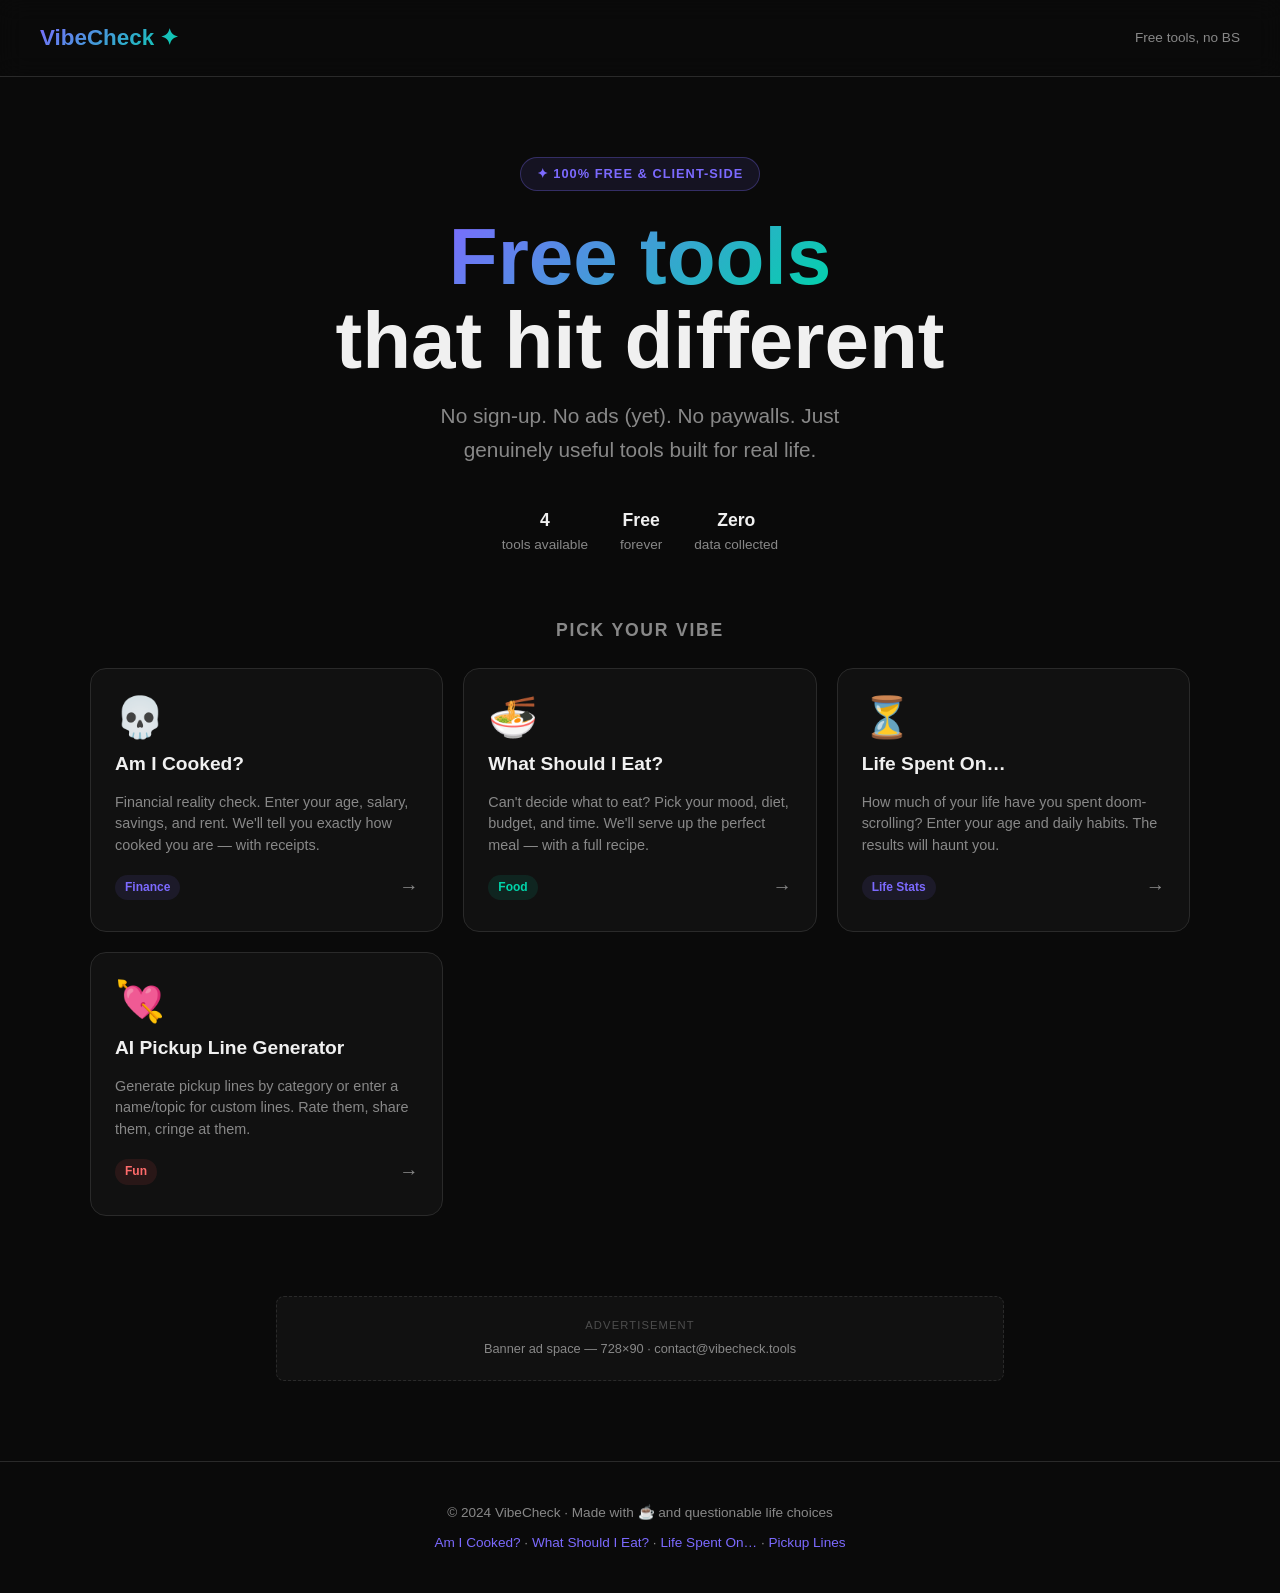
==== index.html @ 4facf66e "feat: viral tools site - am i cooked, what should i eat, life spent calculator, pickup line generato" ====
<!DOCTYPE html>
<html lang="en">
<head>
  <meta charset="UTF-8">
  <meta name="viewport" content="width=device-width, initial-scale=1.0">
  <title>VibeCheck — Free Tools That Hit Different</title>
  <meta name="description" content="Free viral tools: financial reality checks, meal pickers, life calculators, and more. No sign up. No BS.">
  <link rel="stylesheet" href="style.css">
  <style>
    /* Homepage-specific */
    .hero {
      padding: 80px 24px 60px;
      text-align: center;
    }
    .hero-eyebrow {
      display: inline-flex;
      align-items: center;
      gap: 6px;
      background: rgba(124,106,255,0.1);
      border: 1px solid rgba(124,106,255,0.3);
      border-radius: 999px;
      padding: 6px 16px;
      font-size: 0.8rem;
      font-weight: 600;
      color: var(--accent);
      text-transform: uppercase;
      letter-spacing: 0.08em;
      margin-bottom: 24px;
    }
    .hero h1 {
      font-size: clamp(2.8rem, 7vw, 5rem);
      font-weight: 900;
      line-height: 1.05;
      margin-bottom: 16px;
    }
    .hero-sub {
      font-size: clamp(1rem, 2.5vw, 1.3rem);
      color: var(--text-muted);
      max-width: 480px;
      margin: 0 auto 40px;
    }
    .hero-stats {
      display: flex;
      align-items: center;
      justify-content: center;
      gap: 32px;
      flex-wrap: wrap;
      color: var(--text-muted);
      font-size: 0.85rem;
    }
    .hero-stat strong { color: var(--text); font-size: 1.1rem; display: block; }

    /* Tool grid */
    .tools-section {
      padding: 0 24px 80px;
    }
    .section-title {
      font-size: 1.1rem;
      font-weight: 600;
      color: var(--text-muted);
      text-transform: uppercase;
      letter-spacing: 0.1em;
      margin-bottom: 24px;
      text-align: center;
    }
    .tools-grid {
      display: grid;
      grid-template-columns: repeat(auto-fill, minmax(280px, 1fr));
      gap: 20px;
      max-width: 1100px;
      margin: 0 auto;
    }
    .tool-card {
      background: var(--bg2);
      border: 1px solid var(--border);
      border-radius: var(--radius);
      padding: 28px 24px;
      text-decoration: none;
      color: var(--text);
      display: flex;
      flex-direction: column;
      gap: 12px;
      transition: all 0.25s;
      position: relative;
      overflow: hidden;
    }
    .tool-card::before {
      content: '';
      position: absolute;
      top: 0; left: 0; right: 0;
      height: 2px;
      background: linear-gradient(90deg, var(--accent), var(--accent2));
      opacity: 0;
      transition: opacity 0.25s;
    }
    .tool-card:hover {
      border-color: rgba(124,106,255,0.4);
      box-shadow: 0 8px 32px rgba(0,0,0,0.4), 0 0 0 0;
      transform: translateY(-4px);
    }
    .tool-card:hover::before { opacity: 1; }
    .tool-emoji {
      font-size: 2.5rem;
      line-height: 1;
    }
    .tool-name {
      font-size: 1.2rem;
      font-weight: 700;
    }
    .tool-desc {
      color: var(--text-muted);
      font-size: 0.9rem;
      line-height: 1.5;
      flex: 1;
    }
    .tool-cta {
      display: flex;
      align-items: center;
      justify-content: space-between;
      margin-top: 4px;
    }
    .tool-tag {
      font-size: 0.75rem;
      color: var(--accent);
      font-weight: 600;
      background: rgba(124,106,255,0.1);
      padding: 3px 10px;
      border-radius: 999px;
    }
    .tool-arrow {
      color: var(--text-muted);
      font-size: 1.2rem;
      transition: transform 0.2s, color 0.2s;
    }
    .tool-card:hover .tool-arrow {
      transform: translateX(4px);
      color: var(--accent);
    }

    /* Ad placeholder */
    .ad-banner {
      max-width: 728px;
      margin: 0 auto 40px;
      background: var(--bg2);
      border: 1px dashed var(--border);
      border-radius: var(--radius-sm);
      padding: 20px;
      text-align: center;
      color: var(--text-muted);
      font-size: 0.8rem;
    }
    .ad-banner span {
      display: block;
      font-size: 0.7rem;
      text-transform: uppercase;
      letter-spacing: 0.1em;
      opacity: 0.5;
      margin-bottom: 4px;
    }

    @media (max-width: 600px) {
      .hero { padding: 60px 20px 40px; }
      .hero-stats { gap: 20px; }
    }
  </style>
</head>
<body>

<nav class="nav">
  <a href="/" class="nav-logo">VibeCheck ✦</a>
  <span style="color:var(--text-muted);font-size:0.85rem;">Free tools, no BS</span>
</nav>

<section class="hero">
  <div class="hero-eyebrow">✦ 100% Free &amp; Client-Side</div>
  <h1>
    <span class="gradient-text">Free tools</span><br>
    that hit different
  </h1>
  <p class="hero-sub">No sign-up. No ads (yet). No paywalls. Just genuinely useful tools built for real life.</p>
  <div class="hero-stats">
    <div class="hero-stat">
      <strong>4</strong>
      tools available
    </div>
    <div class="hero-stat">
      <strong>Free</strong>
      forever
    </div>
    <div class="hero-stat">
      <strong>Zero</strong>
      data collected
    </div>
  </div>
</section>

<section class="tools-section">
  <p class="section-title">Pick your vibe</p>
  <div class="tools-grid">

    <a href="am-i-cooked/" class="tool-card">
      <div class="tool-emoji">💀</div>
      <div class="tool-name">Am I Cooked?</div>
      <div class="tool-desc">
        Financial reality check. Enter your age, salary, savings, and rent.
        We'll tell you exactly how cooked you are — with receipts.
      </div>
      <div class="tool-cta">
        <span class="tool-tag">Finance</span>
        <span class="tool-arrow">→</span>
      </div>
    </a>

    <a href="what-should-i-eat/" class="tool-card">
      <div class="tool-emoji">🍜</div>
      <div class="tool-name">What Should I Eat?</div>
      <div class="tool-desc">
        Can't decide what to eat? Pick your mood, diet, budget, and time.
        We'll serve up the perfect meal — with a full recipe.
      </div>
      <div class="tool-cta">
        <span class="tool-tag" style="background:rgba(0,212,170,0.1);color:var(--accent2)">Food</span>
        <span class="tool-arrow">→</span>
      </div>
    </a>

    <a href="life-spent/" class="tool-card">
      <div class="tool-emoji">⏳</div>
      <div class="tool-name">Life Spent On…</div>
      <div class="tool-desc">
        How much of your life have you spent doom-scrolling? Enter your age
        and daily habits. The results will haunt you.
      </div>
      <div class="tool-cta">
        <span class="tool-tag">Life Stats</span>
        <span class="tool-arrow">→</span>
      </div>
    </a>

    <a href="pickup-lines/" class="tool-card">
      <div class="tool-emoji">💘</div>
      <div class="tool-name">AI Pickup Line Generator</div>
      <div class="tool-desc">
        Generate pickup lines by category or enter a name/topic for custom lines.
        Rate them, share them, cringe at them.
      </div>
      <div class="tool-cta">
        <span class="tool-tag" style="background:rgba(255,77,77,0.1);color:#ff6b6b">Fun</span>
        <span class="tool-arrow">→</span>
      </div>
    </a>

  </div>
</section>

<div class="container">
  <div class="ad-banner">
    <span>Advertisement</span>
    Banner ad space — 728×90 · contact@vibecheck.tools
  </div>
</div>

<footer class="footer">
  <div class="container">
    <p>© 2024 VibeCheck · Made with ☕ and questionable life choices</p>
    <p class="mt-8">
      <a href="am-i-cooked/">Am I Cooked?</a> ·
      <a href="what-should-i-eat/">What Should I Eat?</a> ·
      <a href="life-spent/">Life Spent On…</a> ·
      <a href="pickup-lines/">Pickup Lines</a>
    </p>
  </div>
</footer>

</body>
</html>
---- style.css ----
/* ============================================
   VibeCheck — Shared Styles
   Dark theme, Gen Z aesthetic
============================================ */

*, *::before, *::after {
  box-sizing: border-box;
  margin: 0;
  padding: 0;
}

:root {
  --bg: #0a0a0a;
  --bg2: #111111;
  --bg3: #1a1a1a;
  --border: #2a2a2a;
  --text: #f0f0f0;
  --text-muted: #888;
  --accent: #7c6aff;
  --accent2: #00d4aa;
  --accent-glow: rgba(124, 106, 255, 0.3);
  --danger: #ff4d4d;
  --warning: #ffaa00;
  --success: #00d4aa;
  --radius: 16px;
  --radius-sm: 8px;
  --shadow: 0 4px 24px rgba(0,0,0,0.4);
  --shadow-glow: 0 0 40px rgba(124, 106, 255, 0.15);
  --font: 'Inter', -apple-system, BlinkMacSystemFont, 'Segoe UI', sans-serif;
}

html { scroll-behavior: smooth; }

body {
  font-family: var(--font);
  background: var(--bg);
  color: var(--text);
  min-height: 100vh;
  line-height: 1.6;
  -webkit-font-smoothing: antialiased;
}

/* ---- Typography ---- */
h1, h2, h3, h4 { line-height: 1.2; font-weight: 700; }

.gradient-text {
  background: linear-gradient(135deg, var(--accent), var(--accent2));
  -webkit-background-clip: text;
  -webkit-text-fill-color: transparent;
  background-clip: text;
}

/* ---- Nav ---- */
.nav {
  display: flex;
  align-items: center;
  justify-content: space-between;
  padding: 20px 40px;
  border-bottom: 1px solid var(--border);
  background: rgba(10,10,10,0.9);
  backdrop-filter: blur(12px);
  position: sticky;
  top: 0;
  z-index: 100;
}

.nav-logo {
  font-size: 1.4rem;
  font-weight: 800;
  text-decoration: none;
  background: linear-gradient(135deg, var(--accent), var(--accent2));
  -webkit-background-clip: text;
  -webkit-text-fill-color: transparent;
  background-clip: text;
}

.nav-back {
  color: var(--text-muted);
  text-decoration: none;
  font-size: 0.9rem;
  display: flex;
  align-items: center;
  gap: 6px;
  transition: color 0.2s;
}

.nav-back:hover { color: var(--accent); }

/* ---- Buttons ---- */
.btn {
  display: inline-flex;
  align-items: center;
  justify-content: center;
  gap: 8px;
  padding: 12px 24px;
  border-radius: var(--radius-sm);
  font-size: 0.95rem;
  font-weight: 600;
  cursor: pointer;
  border: none;
  transition: all 0.2s;
  text-decoration: none;
  font-family: var(--font);
}

.btn-primary {
  background: linear-gradient(135deg, var(--accent), #9b8aff);
  color: white;
  box-shadow: 0 4px 16px rgba(124,106,255,0.3);
}
.btn-primary:hover {
  transform: translateY(-2px);
  box-shadow: 0 6px 24px rgba(124,106,255,0.5);
}

.btn-secondary {
  background: var(--bg3);
  color: var(--text);
  border: 1px solid var(--border);
}
.btn-secondary:hover {
  background: var(--border);
  transform: translateY(-1px);
}

.btn-teal {
  background: linear-gradient(135deg, var(--accent2), #00a884);
  color: #000;
  font-weight: 700;
  box-shadow: 0 4px 16px rgba(0,212,170,0.3);
}
.btn-teal:hover {
  transform: translateY(-2px);
  box-shadow: 0 6px 24px rgba(0,212,170,0.5);
}

.btn-ghost {
  background: transparent;
  color: var(--text-muted);
  border: 1px solid var(--border);
}
.btn-ghost:hover {
  color: var(--text);
  border-color: var(--accent);
}

.btn:active { transform: scale(0.97); }
.btn:disabled { opacity: 0.5; cursor: not-allowed; transform: none; }

/* ---- Cards ---- */
.card {
  background: var(--bg2);
  border: 1px solid var(--border);
  border-radius: var(--radius);
  padding: 24px;
  transition: all 0.2s;
}

.card:hover {
  border-color: var(--accent);
  box-shadow: var(--shadow-glow);
  transform: translateY(-3px);
}

/* ---- Form elements ---- */
.input, .select {
  width: 100%;
  padding: 12px 16px;
  background: var(--bg3);
  border: 1px solid var(--border);
  border-radius: var(--radius-sm);
  color: var(--text);
  font-size: 1rem;
  font-family: var(--font);
  transition: border-color 0.2s;
  outline: none;
}

.input:focus, .select:focus {
  border-color: var(--accent);
  box-shadow: 0 0 0 3px rgba(124,106,255,0.15);
}

.input::placeholder { color: var(--text-muted); }
.select option { background: var(--bg3); }

.form-group { margin-bottom: 20px; }
.form-label {
  display: block;
  font-size: 0.85rem;
  font-weight: 600;
  color: var(--text-muted);
  margin-bottom: 8px;
  text-transform: uppercase;
  letter-spacing: 0.05em;
}

/* ---- Chip toggles ---- */
.chip-group {
  display: flex;
  flex-wrap: wrap;
  gap: 8px;
}

.chip {
  padding: 8px 16px;
  border-radius: 999px;
  border: 1px solid var(--border);
  background: var(--bg3);
  color: var(--text-muted);
  font-size: 0.85rem;
  cursor: pointer;
  transition: all 0.2s;
  font-family: var(--font);
  font-weight: 500;
}

.chip:hover { border-color: var(--accent); color: var(--text); }
.chip.active {
  background: linear-gradient(135deg, var(--accent), #9b8aff);
  border-color: transparent;
  color: white;
  box-shadow: 0 2px 8px rgba(124,106,255,0.4);
}

/* ---- Utility ---- */
.container {
  max-width: 960px;
  margin: 0 auto;
  padding: 0 24px;
}

.container-sm {
  max-width: 640px;
  margin: 0 auto;
  padding: 0 24px;
}

.text-center { text-align: center; }
.text-muted { color: var(--text-muted); }
.mt-8 { margin-top: 8px; }
.mt-16 { margin-top: 16px; }
.mt-24 { margin-top: 24px; }
.mt-32 { margin-top: 32px; }
.mt-48 { margin-top: 48px; }
.gap-16 { gap: 16px; }

.badge {
  display: inline-block;
  padding: 4px 10px;
  border-radius: 999px;
  font-size: 0.75rem;
  font-weight: 700;
  text-transform: uppercase;
  letter-spacing: 0.05em;
}

.badge-purple { background: rgba(124,106,255,0.2); color: var(--accent); }
.badge-teal { background: rgba(0,212,170,0.15); color: var(--accent2); }

/* ---- Share card ---- */
.share-card {
  background: linear-gradient(135deg, #1a1530 0%, #0d1f1a 100%);
  border: 1px solid var(--border);
  border-radius: var(--radius);
  padding: 32px;
  text-align: center;
  position: relative;
  overflow: hidden;
}

.share-card::before {
  content: '';
  position: absolute;
  top: -50%;
  left: -50%;
  width: 200%;
  height: 200%;
  background: radial-gradient(ellipse at center, rgba(124,106,255,0.08) 0%, transparent 60%);
  pointer-events: none;
}

/* ---- Page hero ---- */
.page-hero {
  padding: 60px 24px 40px;
  text-align: center;
}

.page-hero h1 {
  font-size: clamp(2rem, 5vw, 3.5rem);
  margin-bottom: 12px;
}

.page-hero p {
  color: var(--text-muted);
  font-size: 1.1rem;
  max-width: 500px;
  margin: 0 auto;
}

/* ---- Footer ---- */
.footer {
  border-top: 1px solid var(--border);
  padding: 40px 24px;
  text-align: center;
  color: var(--text-muted);
  font-size: 0.85rem;
  margin-top: 80px;
}

.footer a { color: var(--accent); text-decoration: none; }
.footer a:hover { text-decoration: underline; }

/* ---- Animations ---- */
@keyframes fadeIn {
  from { opacity: 0; transform: translateY(16px); }
  to   { opacity: 1; transform: translateY(0); }
}

@keyframes pulse {
  0%, 100% { box-shadow: 0 0 0 0 rgba(124,106,255,0.4); }
  50%       { box-shadow: 0 0 0 12px rgba(124,106,255,0); }
}

@keyframes spin {
  to { transform: rotate(360deg); }
}

.fade-in { animation: fadeIn 0.4s ease both; }

/* ---- Mobile ---- */
@media (max-width: 600px) {
  .nav { padding: 16px 20px; }
  .page-hero { padding: 40px 20px 24px; }
  .share-card { padding: 24px 20px; }
}
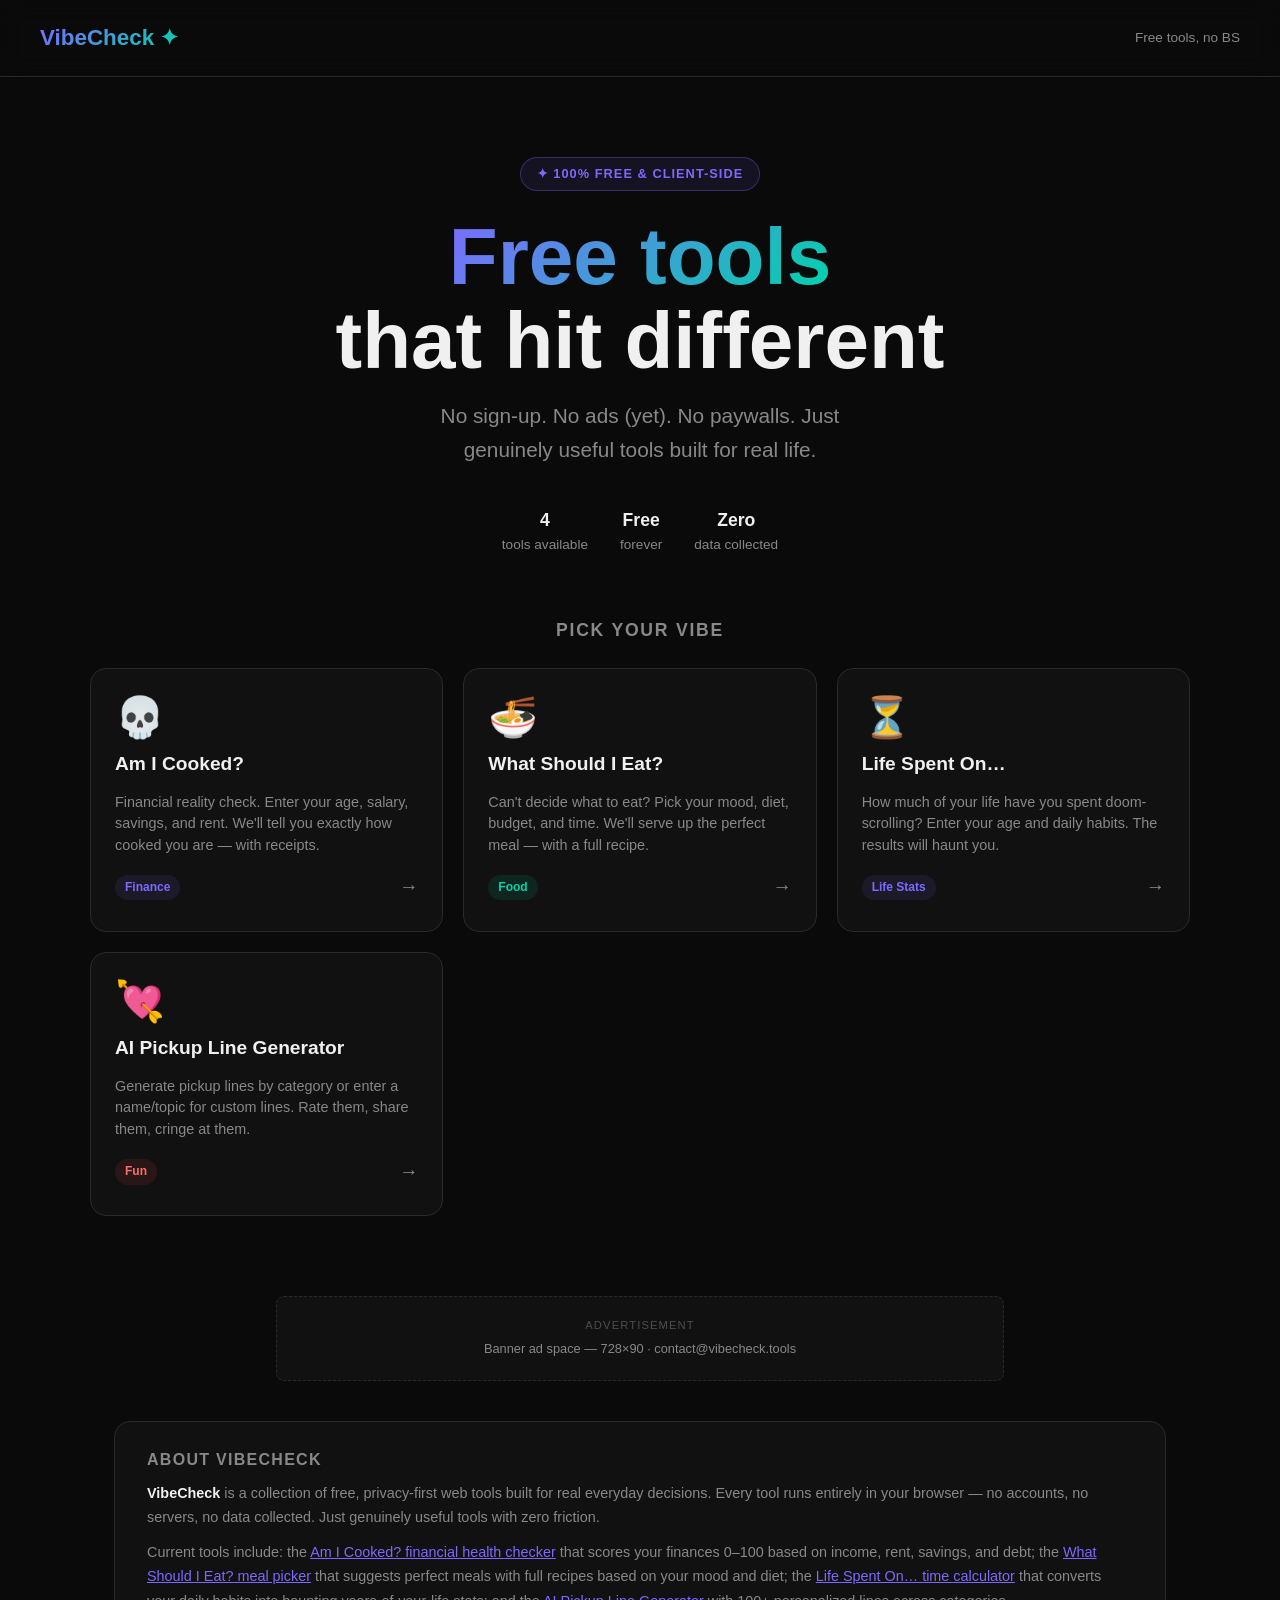
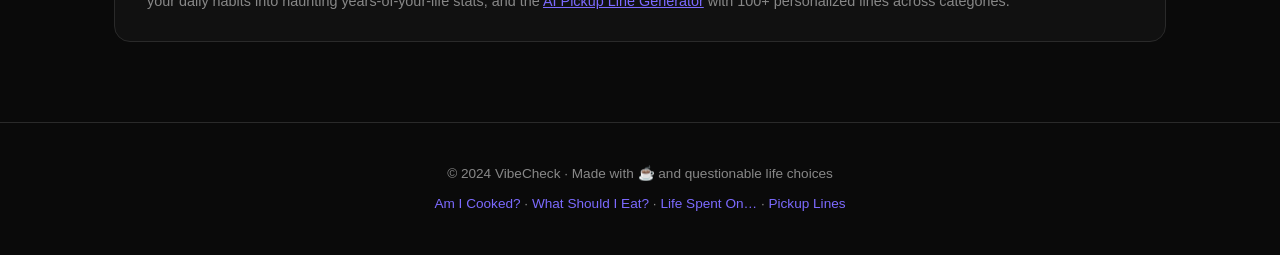
==== commit a2fcf9cc: "feat: SEO, AEO, structured data, share buttons, sitemap for all tools - Full meta tags (og, twitter," ====
--- a/index.html
+++ b/index.html
@@ -3,9 +3,43 @@
 <head>
   <meta charset="UTF-8">
   <meta name="viewport" content="width=device-width, initial-scale=1.0">
-  <title>VibeCheck — Free Tools That Hit Different</title>
-  <meta name="description" content="Free viral tools: financial reality checks, meal pickers, life calculators, and more. No sign up. No BS.">
+  <title>VibeCheck — Free Tools That Actually Hit Different</title>
+  <meta name="description" content="Free tools: financial health check, meal picker, life time calculator, AI pickup line generator. No sign-up, no data collected, no BS.">
+  <meta property="og:title" content="VibeCheck — Free Tools That Hit Different">
+  <meta property="og:description" content="Financial reality checks, meal pickers, life calculators & more. Free, private, no sign-up required.">
+  <meta property="og:image" content="https://vibecheck.tools/og-homepage.png">
+  <meta property="og:url" content="https://vibecheck.tools/">
+  <meta property="og:type" content="website">
+  <meta name="twitter:card" content="summary_large_image">
+  <meta name="twitter:title" content="VibeCheck — Free Tools That Hit Different">
+  <meta name="twitter:description" content="Financial reality checks, meal pickers, life calculators & more. Free, private, no sign-up required.">
+  <link rel="canonical" href="https://vibecheck.tools/">
   <link rel="stylesheet" href="style.css">
+  <script type="application/ld+json">
+  [
+    {
+      "@context": "https://schema.org",
+      "@type": "Organization",
+      "name": "VibeCheck",
+      "url": "https://vibecheck.tools",
+      "description": "Free viral tools for real life — financial health checks, meal pickers, life time calculators, and AI pickup line generators. No sign-up, no data collected.",
+      "contactPoint": { "@type": "ContactPoint", "email": "contact@vibecheck.tools", "contactType": "Customer Support" }
+    },
+    {
+      "@context": "https://schema.org",
+      "@type": "WebSite",
+      "name": "VibeCheck",
+      "url": "https://vibecheck.tools",
+      "description": "Free tools that hit different: financial reality checks, meal pickers, life calculators, and pickup line generators.",
+      "hasPart": [
+        { "@type": "WebApplication", "name": "Am I Cooked?", "url": "https://vibecheck.tools/am-i-cooked/" },
+        { "@type": "WebApplication", "name": "What Should I Eat?", "url": "https://vibecheck.tools/what-should-i-eat/" },
+        { "@type": "WebApplication", "name": "Life Spent On…", "url": "https://vibecheck.tools/life-spent/" },
+        { "@type": "WebApplication", "name": "AI Pickup Line Generator", "url": "https://vibecheck.tools/pickup-lines/" }
+      ]
+    }
+  ]
+  </script>
   <style>
     /* Homepage-specific */
     .hero {
@@ -260,6 +294,18 @@
   </div>
 </div>
 
+<section style="max-width:1100px;margin:0 auto 60px;padding:0 24px;">
+  <article style="background:var(--bg2);border:1px solid var(--border);border-radius:var(--radius);padding:28px 32px;">
+    <h2 style="font-size:1rem;font-weight:700;margin-bottom:12px;color:var(--text-muted);text-transform:uppercase;letter-spacing:0.08em;">About VibeCheck</h2>
+    <p style="color:var(--text-muted);font-size:0.9rem;line-height:1.7;margin-bottom:10px;">
+      <strong style="color:var(--text);">VibeCheck</strong> is a collection of free, privacy-first web tools built for real everyday decisions. Every tool runs entirely in your browser — no accounts, no servers, no data collected. Just genuinely useful tools with zero friction.
+    </p>
+    <p style="color:var(--text-muted);font-size:0.9rem;line-height:1.7;">
+      Current tools include: the <a href="am-i-cooked/" style="color:var(--accent)">Am I Cooked? financial health checker</a> that scores your finances 0–100 based on income, rent, savings, and debt; the <a href="what-should-i-eat/" style="color:var(--accent)">What Should I Eat? meal picker</a> that suggests perfect meals with full recipes based on your mood and diet; the <a href="life-spent/" style="color:var(--accent)">Life Spent On… time calculator</a> that converts your daily habits into haunting years-of-your-life stats; and the <a href="pickup-lines/" style="color:var(--accent)">AI Pickup Line Generator</a> with 100+ personalized lines across categories.
+    </p>
+  </article>
+</section>
+
 <footer class="footer">
   <div class="container">
     <p>© 2024 VibeCheck · Made with ☕ and questionable life choices</p>
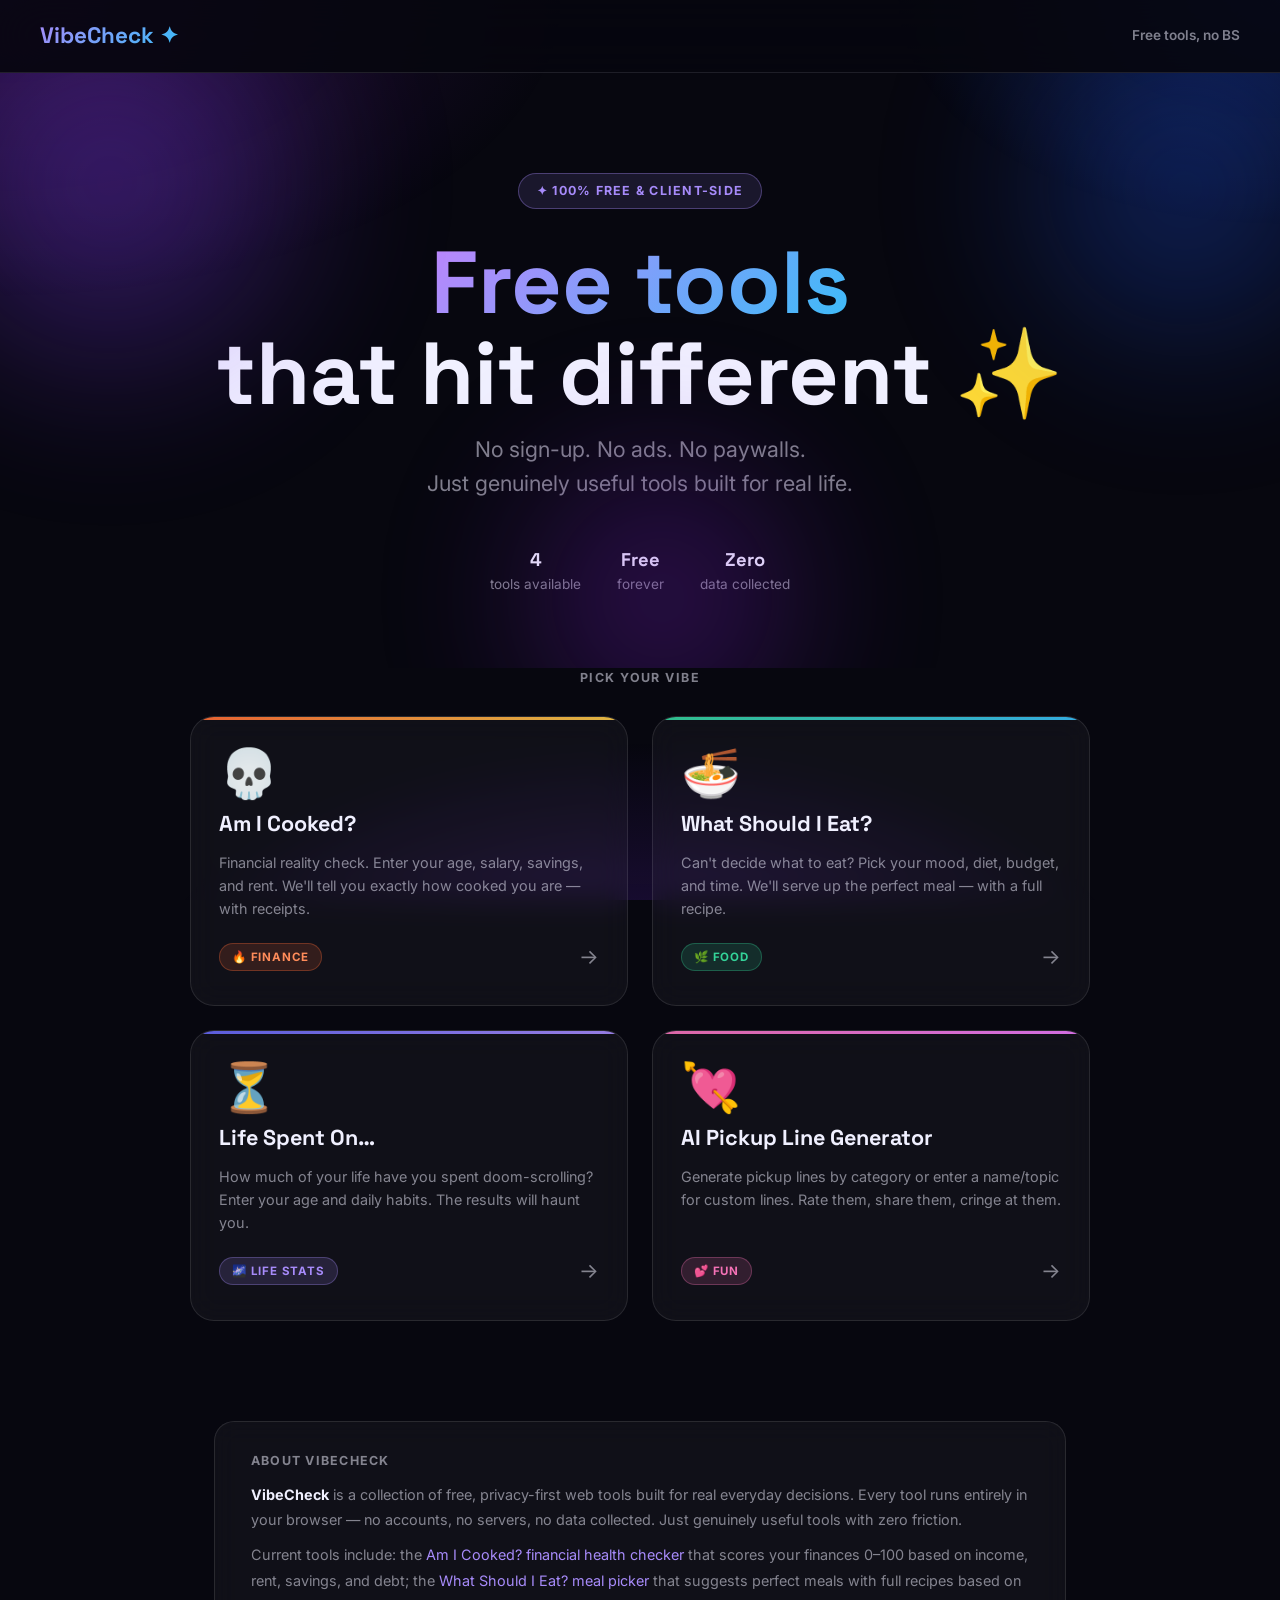
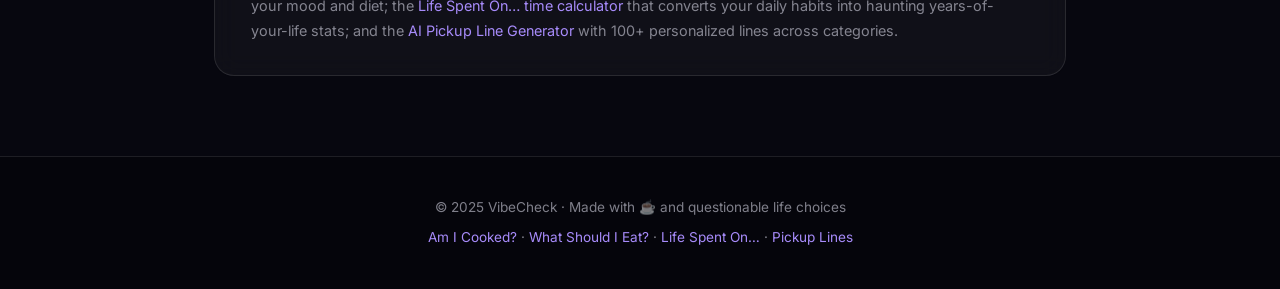
==== commit 2026f0f8: "feat: vibrant redesign with gradients, animations, glassmorphism + more SEO - Rewrote style.css: Spa" ====
--- a/index.html
+++ b/index.html
@@ -3,7 +3,7 @@
 <head>
   <meta charset="UTF-8">
   <meta name="viewport" content="width=device-width, initial-scale=1.0">
-  <title>VibeCheck — Free Tools That Actually Hit Different</title>
+  <title>VibeCheck — Free Tools That Actually Hit Different ✨</title>
   <meta name="description" content="Free tools: financial health check, meal picker, life time calculator, AI pickup line generator. No sign-up, no data collected, no BS.">
   <meta property="og:title" content="VibeCheck — Free Tools That Hit Different">
   <meta property="og:description" content="Financial reality checks, meal pickers, life calculators & more. Free, private, no sign-up required.">
@@ -41,160 +41,321 @@
   ]
   </script>
   <style>
-    /* Homepage-specific */
+    /* ---- Homepage hero ---- */
     .hero {
-      padding: 80px 24px 60px;
+      padding: 100px 24px 72px;
       text-align: center;
-    }
+      position: relative;
+      overflow: hidden;
+    }
+
+    /* Floating gradient blobs */
+    .blob {
+      position: absolute;
+      border-radius: 50%;
+      filter: blur(80px);
+      opacity: 0.45;
+      pointer-events: none;
+      animation: blobFloat 10s ease-in-out infinite;
+    }
+    .blob-1 {
+      width: 420px; height: 420px;
+      background: radial-gradient(circle, #7c3aed, transparent);
+      top: -100px; left: -100px;
+      animation-delay: 0s;
+    }
+    .blob-2 {
+      width: 350px; height: 350px;
+      background: radial-gradient(circle, #1d4ed8, transparent);
+      top: -60px; right: -80px;
+      animation-delay: -3s;
+    }
+    .blob-3 {
+      width: 300px; height: 300px;
+      background: radial-gradient(circle, #7e22ce, transparent);
+      bottom: -80px; left: 40%;
+      animation-delay: -6s;
+    }
+
+    /* Sparkle dots */
+    .sparkles {
+      position: absolute;
+      inset: 0;
+      pointer-events: none;
+      overflow: hidden;
+    }
+    .sparkle {
+      position: absolute;
+      width: 6px; height: 6px;
+      border-radius: 50%;
+      background: white;
+      opacity: 0;
+      animation: sparkle 3s ease-in-out infinite;
+    }
+    .sparkle:nth-child(1)  { top: 15%; left: 8%;  animation-delay: 0s;    width: 4px; height: 4px; }
+    .sparkle:nth-child(2)  { top: 30%; left: 15%; animation-delay: 0.6s;  background: #a78bfa; }
+    .sparkle:nth-child(3)  { top: 10%; left: 85%; animation-delay: 1.2s;  background: #38bdf8; }
+    .sparkle:nth-child(4)  { top: 60%; left: 92%; animation-delay: 0.3s;  width: 5px; height: 5px; }
+    .sparkle:nth-child(5)  { top: 75%; left: 5%;  animation-delay: 1.8s;  background: #f472b6; }
+    .sparkle:nth-child(6)  { top: 20%; left: 75%; animation-delay: 2.4s;  width: 4px; height: 4px; }
+    .sparkle:nth-child(7)  { top: 80%; left: 70%; animation-delay: 0.9s;  background: #34d399; }
+    .sparkle:nth-child(8)  { top: 45%; left: 3%;  animation-delay: 1.5s;  background: #fbbf24; width: 4px; height: 4px; }
+
     .hero-eyebrow {
       display: inline-flex;
       align-items: center;
       gap: 6px;
-      background: rgba(124,106,255,0.1);
-      border: 1px solid rgba(124,106,255,0.3);
+      background: rgba(167,139,250,0.12);
+      border: 1px solid rgba(167,139,250,0.35);
       border-radius: 999px;
-      padding: 6px 16px;
-      font-size: 0.8rem;
-      font-weight: 600;
-      color: var(--accent);
+      padding: 7px 18px;
+      font-size: 0.78rem;
+      font-weight: 700;
+      color: #a78bfa;
       text-transform: uppercase;
-      letter-spacing: 0.08em;
-      margin-bottom: 24px;
-    }
+      letter-spacing: 0.1em;
+      margin-bottom: 28px;
+    }
+
     .hero h1 {
-      font-size: clamp(2.8rem, 7vw, 5rem);
+      font-size: clamp(3rem, 8vw, 5.5rem);
       font-weight: 900;
-      line-height: 1.05;
-      margin-bottom: 16px;
-    }
-    .hero-sub {
-      font-size: clamp(1rem, 2.5vw, 1.3rem);
-      color: var(--text-muted);
-      max-width: 480px;
-      margin: 0 auto 40px;
-    }
+      line-height: 1.04;
+      margin-bottom: 8px;
+      font-family: 'Space Grotesk', sans-serif;
+    }
+
+    .hero-tagline {
+      font-size: clamp(1rem, 2.5vw, 1.35rem);
+      color: var(--text-muted);
+      max-width: 500px;
+      margin: 12px auto 44px;
+      line-height: 1.6;
+    }
+
     .hero-stats {
       display: flex;
       align-items: center;
       justify-content: center;
-      gap: 32px;
+      gap: 36px;
       flex-wrap: wrap;
       color: var(--text-muted);
       font-size: 0.85rem;
     }
-    .hero-stat strong { color: var(--text); font-size: 1.1rem; display: block; }
-
-    /* Tool grid */
+    .hero-stat strong {
+      color: var(--text);
+      font-size: 1.15rem;
+      display: block;
+      font-family: 'Space Grotesk', sans-serif;
+      font-weight: 800;
+    }
+
+    /* ---- Tools section ---- */
     .tools-section {
-      padding: 0 24px 80px;
-    }
+      padding: 0 24px 100px;
+    }
+
     .section-title {
-      font-size: 1.1rem;
-      font-weight: 600;
+      font-size: 0.78rem;
+      font-weight: 700;
       color: var(--text-muted);
       text-transform: uppercase;
-      letter-spacing: 0.1em;
-      margin-bottom: 24px;
+      letter-spacing: 0.12em;
+      margin-bottom: 28px;
       text-align: center;
     }
+
     .tools-grid {
       display: grid;
-      grid-template-columns: repeat(auto-fill, minmax(280px, 1fr));
-      gap: 20px;
-      max-width: 1100px;
+      grid-template-columns: repeat(2, 1fr);
+      gap: 24px;
+      max-width: 900px;
       margin: 0 auto;
     }
+
+    /* Per-card accent colors */
     .tool-card {
-      background: var(--bg2);
-      border: 1px solid var(--border);
-      border-radius: var(--radius);
-      padding: 28px 24px;
+      background: rgba(255,255,255,0.04);
+      border: 1px solid rgba(255,255,255,0.1);
+      border-radius: 24px;
+      padding: 32px 28px;
       text-decoration: none;
       color: var(--text);
       display: flex;
       flex-direction: column;
-      gap: 12px;
-      transition: all 0.25s;
+      gap: 14px;
+      transition: all 0.3s cubic-bezier(0.4,0,0.2,1);
       position: relative;
       overflow: hidden;
-    }
+      backdrop-filter: blur(14px);
+      -webkit-backdrop-filter: blur(14px);
+    }
+
+    /* Gradient top border per card */
     .tool-card::before {
       content: '';
       position: absolute;
       top: 0; left: 0; right: 0;
-      height: 2px;
-      background: linear-gradient(90deg, var(--accent), var(--accent2));
+      height: 3px;
+      border-radius: 24px 24px 0 0;
+      opacity: 0.9;
+      transition: opacity 0.3s;
+    }
+
+    /* Subtle inner glow overlay */
+    .tool-card::after {
+      content: '';
+      position: absolute;
+      inset: 0;
+      border-radius: 24px;
       opacity: 0;
-      transition: opacity 0.25s;
-    }
+      transition: opacity 0.35s;
+      pointer-events: none;
+    }
+
     .tool-card:hover {
-      border-color: rgba(124,106,255,0.4);
-      box-shadow: 0 8px 32px rgba(0,0,0,0.4), 0 0 0 0;
-      transform: translateY(-4px);
-    }
-    .tool-card:hover::before { opacity: 1; }
+      transform: translateY(-6px);
+      border-color: rgba(255,255,255,0.18);
+    }
+    .tool-card:hover::after { opacity: 1; }
+
+    /* Am I Cooked — fire orange/red */
+    .tool-card.cooked::before {
+      background: linear-gradient(90deg, #ff6b35, #f7c948);
+    }
+    .tool-card.cooked:hover {
+      box-shadow: 0 20px 60px rgba(255,107,53,0.25);
+    }
+    .tool-card.cooked::after {
+      background: radial-gradient(ellipse at top left, rgba(255,107,53,0.08) 0%, transparent 60%);
+    }
+
+    /* What Should I Eat — fresh green/teal */
+    .tool-card.eat::before {
+      background: linear-gradient(90deg, #34d399, #38bdf8);
+    }
+    .tool-card.eat:hover {
+      box-shadow: 0 20px 60px rgba(52,211,153,0.22);
+    }
+    .tool-card.eat::after {
+      background: radial-gradient(ellipse at top left, rgba(52,211,153,0.08) 0%, transparent 60%);
+    }
+
+    /* Life Spent — cosmic blue/purple */
+    .tool-card.life::before {
+      background: linear-gradient(90deg, #6366f1, #a78bfa);
+    }
+    .tool-card.life:hover {
+      box-shadow: 0 20px 60px rgba(99,102,241,0.25);
+    }
+    .tool-card.life::after {
+      background: radial-gradient(ellipse at top left, rgba(99,102,241,0.1) 0%, transparent 60%);
+    }
+
+    /* Pickup Lines — love pink/magenta */
+    .tool-card.pickup::before {
+      background: linear-gradient(90deg, #f472b6, #e879f9);
+    }
+    .tool-card.pickup:hover {
+      box-shadow: 0 20px 60px rgba(244,114,182,0.25);
+    }
+    .tool-card.pickup::after {
+      background: radial-gradient(ellipse at top left, rgba(244,114,182,0.08) 0%, transparent 60%);
+    }
+
     .tool-emoji {
-      font-size: 2.5rem;
+      font-size: 3rem;
       line-height: 1;
-    }
+      animation: float 4s ease-in-out infinite;
+    }
+    .tool-card:nth-child(2) .tool-emoji { animation-delay: -1s; }
+    .tool-card:nth-child(3) .tool-emoji { animation-delay: -2s; }
+    .tool-card:nth-child(4) .tool-emoji { animation-delay: -3s; }
+
     .tool-name {
-      font-size: 1.2rem;
-      font-weight: 700;
-    }
+      font-size: 1.35rem;
+      font-weight: 800;
+      font-family: 'Space Grotesk', sans-serif;
+      line-height: 1.2;
+    }
+
     .tool-desc {
       color: var(--text-muted);
       font-size: 0.9rem;
-      line-height: 1.5;
+      line-height: 1.6;
       flex: 1;
     }
+
     .tool-cta {
       display: flex;
       align-items: center;
       justify-content: space-between;
-      margin-top: 4px;
-    }
+      margin-top: 6px;
+    }
+
     .tool-tag {
-      font-size: 0.75rem;
-      color: var(--accent);
-      font-weight: 600;
-      background: rgba(124,106,255,0.1);
-      padding: 3px 10px;
+      font-size: 0.72rem;
+      font-weight: 700;
+      padding: 4px 12px;
       border-radius: 999px;
-    }
+      text-transform: uppercase;
+      letter-spacing: 0.07em;
+    }
+    .tag-fire    { background: rgba(255,107,53,0.15); color: #ff8c5a; border: 1px solid rgba(255,107,53,0.3); }
+    .tag-fresh   { background: rgba(52,211,153,0.15); color: #34d399; border: 1px solid rgba(52,211,153,0.3); }
+    .tag-cosmic  { background: rgba(167,139,250,0.15); color: #a78bfa; border: 1px solid rgba(167,139,250,0.3); }
+    .tag-love    { background: rgba(244,114,182,0.15); color: #f472b6; border: 1px solid rgba(244,114,182,0.3); }
+
     .tool-arrow {
       color: var(--text-muted);
-      font-size: 1.2rem;
+      font-size: 1.3rem;
       transition: transform 0.2s, color 0.2s;
     }
-    .tool-card:hover .tool-arrow {
-      transform: translateX(4px);
-      color: var(--accent);
-    }
-
-    /* Ad placeholder */
-    .ad-banner {
-      max-width: 728px;
-      margin: 0 auto 40px;
-      background: var(--bg2);
-      border: 1px dashed var(--border);
-      border-radius: var(--radius-sm);
-      padding: 20px;
-      text-align: center;
-      color: var(--text-muted);
-      font-size: 0.8rem;
-    }
-    .ad-banner span {
-      display: block;
-      font-size: 0.7rem;
+    .tool-card:hover .tool-arrow { transform: translateX(5px); }
+    .cooked:hover  .tool-arrow { color: #ff8c5a; }
+    .eat:hover     .tool-arrow { color: #34d399; }
+    .life:hover    .tool-arrow { color: #a78bfa; }
+    .pickup:hover  .tool-arrow { color: #f472b6; }
+
+    /* About section */
+    .about-section {
+      max-width: 900px;
+      margin: 0 auto 60px;
+      padding: 0 24px;
+    }
+
+    .about-card {
+      background: rgba(255,255,255,0.04);
+      border: 1px solid var(--border);
+      border-radius: var(--radius);
+      padding: 32px 36px;
+      backdrop-filter: blur(12px);
+    }
+
+    .about-card h2 {
+      font-size: 0.78rem;
+      font-weight: 700;
+      color: var(--text-muted);
       text-transform: uppercase;
       letter-spacing: 0.1em;
-      opacity: 0.5;
-      margin-bottom: 4px;
-    }
-
-    @media (max-width: 600px) {
-      .hero { padding: 60px 20px 40px; }
+      margin-bottom: 14px;
+      font-family: var(--font);
+    }
+
+    .about-card p {
+      color: var(--text-muted);
+      font-size: 0.9rem;
+      line-height: 1.75;
+    }
+    .about-card p + p { margin-top: 10px; }
+    .about-card a { color: var(--accent); text-decoration: none; }
+    .about-card a:hover { text-decoration: underline; }
+
+    @media (max-width: 700px) {
+      .tools-grid { grid-template-columns: 1fr; gap: 16px; }
+      .hero { padding: 70px 20px 52px; }
       .hero-stats { gap: 20px; }
+      .tool-card { padding: 24px 20px; }
     }
   </style>
 </head>
@@ -202,84 +363,102 @@
 
 <nav class="nav">
   <a href="/" class="nav-logo">VibeCheck ✦</a>
-  <span style="color:var(--text-muted);font-size:0.85rem;">Free tools, no BS</span>
+  <span style="color:var(--text-muted);font-size:0.85rem;font-weight:600;">Free tools, no BS</span>
 </nav>
 
-<section class="hero">
-  <div class="hero-eyebrow">✦ 100% Free &amp; Client-Side</div>
+<section class="hero" aria-label="Hero">
+  <!-- Background blobs -->
+  <div class="blob blob-1" aria-hidden="true"></div>
+  <div class="blob blob-2" aria-hidden="true"></div>
+  <div class="blob blob-3" aria-hidden="true"></div>
+  <!-- Sparkles -->
+  <div class="sparkles" aria-hidden="true">
+    <span class="sparkle"></span>
+    <span class="sparkle"></span>
+    <span class="sparkle"></span>
+    <span class="sparkle"></span>
+    <span class="sparkle"></span>
+    <span class="sparkle"></span>
+    <span class="sparkle"></span>
+    <span class="sparkle"></span>
+  </div>
+
+  <div class="hero-eyebrow" aria-label="Free and client-side">✦ 100% Free &amp; Client-Side</div>
+
   <h1>
     <span class="gradient-text">Free tools</span><br>
-    that hit different
+    that hit different ✨
   </h1>
-  <p class="hero-sub">No sign-up. No ads (yet). No paywalls. Just genuinely useful tools built for real life.</p>
-  <div class="hero-stats">
-    <div class="hero-stat">
+  <p class="hero-tagline">No sign-up. No ads. No paywalls.<br>Just genuinely useful tools built for real life.</p>
+
+  <div class="hero-stats" role="list">
+    <div class="hero-stat" role="listitem">
       <strong>4</strong>
       tools available
     </div>
-    <div class="hero-stat">
+    <div class="hero-stat" role="listitem">
       <strong>Free</strong>
       forever
     </div>
-    <div class="hero-stat">
+    <div class="hero-stat" role="listitem">
       <strong>Zero</strong>
       data collected
     </div>
   </div>
 </section>
 
-<section class="tools-section">
-  <p class="section-title">Pick your vibe</p>
+<section class="tools-section" aria-labelledby="tools-heading">
+  <p class="section-title" id="tools-heading">Pick your vibe</p>
   <div class="tools-grid">
 
-    <a href="am-i-cooked/" class="tool-card">
-      <div class="tool-emoji">💀</div>
+    <a href="am-i-cooked/" class="tool-card cooked" aria-label="Am I Cooked? financial health check tool">
+      <div class="tool-emoji" role="img" aria-label="Skull emoji">💀</div>
       <div class="tool-name">Am I Cooked?</div>
-      <div class="tool-desc">
+      <p class="tool-desc">
         Financial reality check. Enter your age, salary, savings, and rent.
         We'll tell you exactly how cooked you are — with receipts.
-      </div>
+      </p>
       <div class="tool-cta">
-        <span class="tool-tag">Finance</span>
+        <span class="tool-tag tag-fire">🔥 Finance</span>
         <span class="tool-arrow">→</span>
       </div>
     </a>
 
-    <a href="what-should-i-eat/" class="tool-card">
-      <div class="tool-emoji">🍜</div>
+    <a href="what-should-i-eat/" class="tool-card eat" aria-label="What Should I Eat? meal picker tool">
+      <div class="tool-emoji" role="img" aria-label="Ramen bowl emoji">🍜</div>
       <div class="tool-name">What Should I Eat?</div>
-      <div class="tool-desc">
+      <p class="tool-desc">
         Can't decide what to eat? Pick your mood, diet, budget, and time.
         We'll serve up the perfect meal — with a full recipe.
-      </div>
+      </p>
       <div class="tool-cta">
-        <span class="tool-tag" style="background:rgba(0,212,170,0.1);color:var(--accent2)">Food</span>
+        <span class="tool-tag tag-fresh">🌿 Food</span>
         <span class="tool-arrow">→</span>
       </div>
     </a>
 
-    <a href="life-spent/" class="tool-card">
-      <div class="tool-emoji">⏳</div>
+    <a href="life-spent/" class="tool-card life" aria-label="Life Spent On — life time calculator tool">
+      <div class="tool-emoji" role="img" aria-label="Hourglass emoji">⏳</div>
       <div class="tool-name">Life Spent On…</div>
-      <div class="tool-desc">
+      <p class="tool-desc">
         How much of your life have you spent doom-scrolling? Enter your age
         and daily habits. The results will haunt you.
-      </div>
+      </p>
       <div class="tool-cta">
-        <span class="tool-tag">Life Stats</span>
+        <span class="tool-tag tag-cosmic">🌌 Life Stats</span>
         <span class="tool-arrow">→</span>
       </div>
     </a>
 
-    <a href="pickup-lines/" class="tool-card">
-      <div class="tool-emoji">💘</div>
+    <a href="pickup-lines/" class="tool-card pickup" aria-label="AI Pickup Line Generator tool">
+      <div class="tool-emoji" role="img" aria-label="Heart with arrow emoji">💘</div>
       <div class="tool-name">AI Pickup Line Generator</div>
-      <div class="tool-desc">
+      <p class="tool-desc">
         Generate pickup lines by category or enter a name/topic for custom lines.
         Rate them, share them, cringe at them.
-      </div>
+      </p>
       <div class="tool-cta">
-        <span class="tool-tag" style="background:rgba(255,77,77,0.1);color:#ff6b6b">Fun</span>
+        <span class="tool-tag tag-love">💕 Fun</span>
         <span class="tool-arrow">→</span>
       </div>
     </a>
@@ -287,28 +466,21 @@
   </div>
 </section>
 
-<div class="container">
-  <div class="ad-banner">
-    <span>Advertisement</span>
-    Banner ad space — 728×90 · contact@vibecheck.tools
-  </div>
-</div>
-
-<section style="max-width:1100px;margin:0 auto 60px;padding:0 24px;">
-  <article style="background:var(--bg2);border:1px solid var(--border);border-radius:var(--radius);padding:28px 32px;">
-    <h2 style="font-size:1rem;font-weight:700;margin-bottom:12px;color:var(--text-muted);text-transform:uppercase;letter-spacing:0.08em;">About VibeCheck</h2>
-    <p style="color:var(--text-muted);font-size:0.9rem;line-height:1.7;margin-bottom:10px;">
+<section class="about-section">
+  <article class="about-card">
+    <h2>About VibeCheck</h2>
+    <p>
       <strong style="color:var(--text);">VibeCheck</strong> is a collection of free, privacy-first web tools built for real everyday decisions. Every tool runs entirely in your browser — no accounts, no servers, no data collected. Just genuinely useful tools with zero friction.
     </p>
-    <p style="color:var(--text-muted);font-size:0.9rem;line-height:1.7;">
-      Current tools include: the <a href="am-i-cooked/" style="color:var(--accent)">Am I Cooked? financial health checker</a> that scores your finances 0–100 based on income, rent, savings, and debt; the <a href="what-should-i-eat/" style="color:var(--accent)">What Should I Eat? meal picker</a> that suggests perfect meals with full recipes based on your mood and diet; the <a href="life-spent/" style="color:var(--accent)">Life Spent On… time calculator</a> that converts your daily habits into haunting years-of-your-life stats; and the <a href="pickup-lines/" style="color:var(--accent)">AI Pickup Line Generator</a> with 100+ personalized lines across categories.
+    <p>
+      Current tools include: the <a href="am-i-cooked/">Am I Cooked? financial health checker</a> that scores your finances 0–100 based on income, rent, savings, and debt; the <a href="what-should-i-eat/">What Should I Eat? meal picker</a> that suggests perfect meals with full recipes based on your mood and diet; the <a href="life-spent/">Life Spent On… time calculator</a> that converts your daily habits into haunting years-of-your-life stats; and the <a href="pickup-lines/">AI Pickup Line Generator</a> with 100+ personalized lines across categories.
     </p>
   </article>
 </section>
 
 <footer class="footer">
   <div class="container">
-    <p>© 2024 VibeCheck · Made with ☕ and questionable life choices</p>
+    <p>© 2025 VibeCheck · Made with ☕ and questionable life choices</p>
     <p class="mt-8">
       <a href="am-i-cooked/">Am I Cooked?</a> ·
       <a href="what-should-i-eat/">What Should I Eat?</a> ·
--- a/style.css
+++ b/style.css
@@ -1,7 +1,9 @@
 /* ============================================
-   VibeCheck — Shared Styles
-   Dark theme, Gen Z aesthetic
+   VibeCheck — Shared Styles (Vibrant Redesign)
+   Gen Z aesthetic · dark + gradients + glassmorphism
 ============================================ */
+
+@import url('https://fonts.googleapis.com/css2?family=Inter:wght@400;500;600;700&family=Space+Grotesk:wght@700;800;900&display=swap');
 
 *, *::before, *::after {
   box-sizing: border-box;
@@ -10,23 +12,38 @@
 }
 
 :root {
-  --bg: #0a0a0a;
-  --bg2: #111111;
-  --bg3: #1a1a1a;
-  --border: #2a2a2a;
-  --text: #f0f0f0;
-  --text-muted: #888;
-  --accent: #7c6aff;
-  --accent2: #00d4aa;
-  --accent-glow: rgba(124, 106, 255, 0.3);
-  --danger: #ff4d4d;
-  --warning: #ffaa00;
-  --success: #00d4aa;
-  --radius: 16px;
-  --radius-sm: 8px;
-  --shadow: 0 4px 24px rgba(0,0,0,0.4);
-  --shadow-glow: 0 0 40px rgba(124, 106, 255, 0.15);
+  /* Backgrounds */
+  --bg: #07070f;
+  --bg2: rgba(255,255,255,0.05);
+  --bg3: rgba(255,255,255,0.08);
+  --border: rgba(255,255,255,0.1);
+  --border-glow: rgba(255,255,255,0.22);
+
+  /* Text */
+  --text: #f0f0ff;
+  --text-muted: rgba(240,240,255,0.52);
+
+  /* Default accent (purple) */
+  --accent: #a78bfa;
+  --accent2: #38bdf8;
+  --accent-glow: rgba(167,139,250,0.3);
+
+  /* Status */
+  --danger: #ff4d6a;
+  --warning: #fbbf24;
+  --success: #34d399;
+
+  /* Shape */
+  --radius: 20px;
+  --radius-sm: 12px;
+
+  /* Fonts */
   --font: 'Inter', -apple-system, BlinkMacSystemFont, 'Segoe UI', sans-serif;
+  --font-display: 'Space Grotesk', -apple-system, sans-serif;
+
+  /* Shadows */
+  --shadow: 0 8px 32px rgba(0,0,0,0.5);
+  --shadow-glow: 0 0 40px var(--accent-glow);
 }
 
 html { scroll-behavior: smooth; }
@@ -38,16 +55,45 @@
   min-height: 100vh;
   line-height: 1.6;
   -webkit-font-smoothing: antialiased;
-}
+  overflow-x: hidden;
+  position: relative;
+}
+
+/* Ambient gradient backdrop */
+body::before {
+  content: '';
+  position: fixed;
+  inset: 0;
+  background:
+    radial-gradient(ellipse 80% 60% at 0% 0%, rgba(88,28,135,0.4) 0%, transparent 55%),
+    radial-gradient(ellipse 60% 50% at 100% 0%, rgba(29,78,216,0.3) 0%, transparent 50%),
+    radial-gradient(ellipse 70% 50% at 50% 110%, rgba(109,40,217,0.25) 0%, transparent 55%);
+  pointer-events: none;
+  z-index: 0;
+}
+
+body > * { position: relative; z-index: 1; }
 
 /* ---- Typography ---- */
-h1, h2, h3, h4 { line-height: 1.2; font-weight: 700; }
+h1, h2, h3, h4 {
+  line-height: 1.15;
+  font-weight: 800;
+  font-family: var(--font-display);
+}
 
 .gradient-text {
-  background: linear-gradient(135deg, var(--accent), var(--accent2));
+  background: linear-gradient(135deg, #c084fc, #38bdf8, #34d399);
+  background-size: 200% 200%;
   -webkit-background-clip: text;
   -webkit-text-fill-color: transparent;
   background-clip: text;
+  animation: gradientShift 5s ease infinite;
+}
+
+@keyframes gradientShift {
+  0%   { background-position: 0% 50%; }
+  50%  { background-position: 100% 50%; }
+  100% { background-position: 0% 50%; }
 }
 
 /* ---- Nav ---- */
@@ -55,20 +101,22 @@
   display: flex;
   align-items: center;
   justify-content: space-between;
-  padding: 20px 40px;
+  padding: 18px 40px;
   border-bottom: 1px solid var(--border);
-  background: rgba(10,10,10,0.9);
-  backdrop-filter: blur(12px);
+  background: rgba(7,7,15,0.85);
+  backdrop-filter: blur(24px);
+  -webkit-backdrop-filter: blur(24px);
   position: sticky;
   top: 0;
   z-index: 100;
 }
 
 .nav-logo {
+  font-family: var(--font-display);
   font-size: 1.4rem;
-  font-weight: 800;
+  font-weight: 900;
   text-decoration: none;
-  background: linear-gradient(135deg, var(--accent), var(--accent2));
+  background: linear-gradient(135deg, #a78bfa, #38bdf8);
   -webkit-background-clip: text;
   -webkit-text-fill-color: transparent;
   background-clip: text;
@@ -82,8 +130,8 @@
   align-items: center;
   gap: 6px;
   transition: color 0.2s;
-}
-
+  font-weight: 600;
+}
 .nav-back:hover { color: var(--accent); }
 
 /* ---- Buttons ---- */
@@ -92,46 +140,50 @@
   align-items: center;
   justify-content: center;
   gap: 8px;
-  padding: 12px 24px;
+  padding: 13px 26px;
   border-radius: var(--radius-sm);
   font-size: 0.95rem;
-  font-weight: 600;
+  font-weight: 700;
   cursor: pointer;
   border: none;
-  transition: all 0.2s;
+  transition: all 0.25s cubic-bezier(0.4, 0, 0.2, 1);
   text-decoration: none;
   font-family: var(--font);
+  letter-spacing: 0.01em;
 }
 
 .btn-primary {
-  background: linear-gradient(135deg, var(--accent), #9b8aff);
+  background: linear-gradient(135deg, var(--accent), var(--accent2));
   color: white;
-  box-shadow: 0 4px 16px rgba(124,106,255,0.3);
+  box-shadow: 0 4px 20px var(--accent-glow);
 }
 .btn-primary:hover {
+  transform: translateY(-3px) scale(1.02);
+  box-shadow: 0 8px 32px var(--accent-glow);
+  filter: brightness(1.12);
+}
+
+.btn-secondary {
+  background: rgba(255,255,255,0.08);
+  color: var(--text);
+  border: 1px solid var(--border);
+  backdrop-filter: blur(8px);
+}
+.btn-secondary:hover {
+  background: rgba(255,255,255,0.14);
+  border-color: var(--border-glow);
   transform: translateY(-2px);
-  box-shadow: 0 6px 24px rgba(124,106,255,0.5);
-}
-
-.btn-secondary {
-  background: var(--bg3);
-  color: var(--text);
-  border: 1px solid var(--border);
-}
-.btn-secondary:hover {
-  background: var(--border);
-  transform: translateY(-1px);
 }
 
 .btn-teal {
-  background: linear-gradient(135deg, var(--accent2), #00a884);
+  background: linear-gradient(135deg, #34d399, #38bdf8);
   color: #000;
-  font-weight: 700;
-  box-shadow: 0 4px 16px rgba(0,212,170,0.3);
+  font-weight: 800;
+  box-shadow: 0 4px 20px rgba(52,211,153,0.35);
 }
 .btn-teal:hover {
-  transform: translateY(-2px);
-  box-shadow: 0 6px 24px rgba(0,212,170,0.5);
+  transform: translateY(-3px) scale(1.02);
+  box-shadow: 0 8px 32px rgba(52,211,153,0.5);
 }
 
 .btn-ghost {
@@ -142,57 +194,61 @@
 .btn-ghost:hover {
   color: var(--text);
   border-color: var(--accent);
+  background: rgba(167,139,250,0.08);
 }
 
 .btn:active { transform: scale(0.97); }
-.btn:disabled { opacity: 0.5; cursor: not-allowed; transform: none; }
-
-/* ---- Cards ---- */
+.btn:disabled { opacity: 0.4; cursor: not-allowed; transform: none !important; }
+
+/* ---- Glass Cards ---- */
 .card {
-  background: var(--bg2);
+  background: rgba(255,255,255,0.05);
   border: 1px solid var(--border);
   border-radius: var(--radius);
   padding: 24px;
-  transition: all 0.2s;
+  backdrop-filter: blur(14px);
+  -webkit-backdrop-filter: blur(14px);
+  transition: all 0.3s cubic-bezier(0.4, 0, 0.2, 1);
 }
 
 .card:hover {
-  border-color: var(--accent);
-  box-shadow: var(--shadow-glow);
-  transform: translateY(-3px);
+  border-color: var(--border-glow);
+  box-shadow: 0 20px 60px rgba(0,0,0,0.4), var(--shadow-glow);
+  transform: translateY(-5px);
 }
 
 /* ---- Form elements ---- */
 .input, .select {
   width: 100%;
-  padding: 12px 16px;
-  background: var(--bg3);
+  padding: 13px 18px;
+  background: rgba(255,255,255,0.07);
   border: 1px solid var(--border);
   border-radius: var(--radius-sm);
   color: var(--text);
   font-size: 1rem;
   font-family: var(--font);
-  transition: border-color 0.2s;
+  transition: all 0.2s;
   outline: none;
 }
 
 .input:focus, .select:focus {
   border-color: var(--accent);
-  box-shadow: 0 0 0 3px rgba(124,106,255,0.15);
+  box-shadow: 0 0 0 3px var(--accent-glow);
+  background: rgba(255,255,255,0.1);
 }
 
 .input::placeholder { color: var(--text-muted); }
-.select option { background: var(--bg3); }
+.select option { background: #1a1a2e; color: var(--text); }
 
 .form-group { margin-bottom: 20px; }
 .form-label {
   display: block;
-  font-size: 0.85rem;
-  font-weight: 600;
+  font-size: 0.78rem;
+  font-weight: 700;
   color: var(--text-muted);
   margin-bottom: 8px;
   text-transform: uppercase;
-  letter-spacing: 0.05em;
+  letter-spacing: 0.09em;
 }
 
 /* ---- Chip toggles ---- */
@@ -206,21 +262,25 @@
   padding: 8px 16px;
   border-radius: 999px;
   border: 1px solid var(--border);
-  background: var(--bg3);
+  background: rgba(255,255,255,0.05);
   color: var(--text-muted);
   font-size: 0.85rem;
   cursor: pointer;
-  transition: all 0.2s;
+  transition: all 0.22s;
   font-family: var(--font);
-  font-weight: 500;
-}
-
-.chip:hover { border-color: var(--accent); color: var(--text); }
+  font-weight: 600;
+}
+
+.chip:hover {
+  border-color: var(--accent);
+  color: var(--text);
+  background: rgba(167,139,250,0.1);
+}
 .chip.active {
-  background: linear-gradient(135deg, var(--accent), #9b8aff);
+  background: linear-gradient(135deg, var(--accent), var(--accent2));
   border-color: transparent;
   color: white;
-  box-shadow: 0 2px 8px rgba(124,106,255,0.4);
+  box-shadow: 0 2px 14px var(--accent-glow);
 }
 
 /* ---- Utility ---- */
@@ -238,7 +298,7 @@
 
 .text-center { text-align: center; }
 .text-muted { color: var(--text-muted); }
-.mt-8 { margin-top: 8px; }
+.mt-8  { margin-top: 8px; }
 .mt-16 { margin-top: 16px; }
 .mt-24 { margin-top: 24px; }
 .mt-32 { margin-top: 32px; }
@@ -247,36 +307,43 @@
 
 .badge {
   display: inline-block;
-  padding: 4px 10px;
+  padding: 4px 12px;
   border-radius: 999px;
-  font-size: 0.75rem;
+  font-size: 0.72rem;
   font-weight: 700;
   text-transform: uppercase;
-  letter-spacing: 0.05em;
-}
-
-.badge-purple { background: rgba(124,106,255,0.2); color: var(--accent); }
-.badge-teal { background: rgba(0,212,170,0.15); color: var(--accent2); }
+  letter-spacing: 0.07em;
+}
+
+.badge-purple {
+  background: rgba(167,139,250,0.15);
+  color: #a78bfa;
+  border: 1px solid rgba(167,139,250,0.3);
+}
+.badge-teal {
+  background: rgba(52,211,153,0.15);
+  color: #34d399;
+  border: 1px solid rgba(52,211,153,0.3);
+}
 
 /* ---- Share card ---- */
 .share-card {
-  background: linear-gradient(135deg, #1a1530 0%, #0d1f1a 100%);
-  border: 1px solid var(--border);
+  background: linear-gradient(135deg, rgba(167,139,250,0.1), rgba(56,189,248,0.1));
+  border: 1px solid rgba(167,139,250,0.25);
   border-radius: var(--radius);
   padding: 32px;
   text-align: center;
   position: relative;
   overflow: hidden;
+  backdrop-filter: blur(16px);
 }
 
 .share-card::before {
   content: '';
   position: absolute;
-  top: -50%;
-  left: -50%;
-  width: 200%;
-  height: 200%;
-  background: radial-gradient(ellipse at center, rgba(124,106,255,0.08) 0%, transparent 60%);
+  top: -60%; left: -60%;
+  width: 220%; height: 220%;
+  background: radial-gradient(ellipse at center, rgba(167,139,250,0.12) 0%, transparent 60%);
   pointer-events: none;
 }
 
@@ -288,13 +355,14 @@
 
 .page-hero h1 {
   font-size: clamp(2rem, 5vw, 3.5rem);
-  margin-bottom: 12px;
+  margin-bottom: 14px;
+  font-family: var(--font-display);
 }
 
 .page-hero p {
   color: var(--text-muted);
   font-size: 1.1rem;
-  max-width: 500px;
+  max-width: 520px;
   margin: 0 auto;
 }
 
@@ -306,31 +374,136 @@
   color: var(--text-muted);
   font-size: 0.85rem;
   margin-top: 80px;
+  background: rgba(0,0,0,0.25);
 }
 
 .footer a { color: var(--accent); text-decoration: none; }
 .footer a:hover { text-decoration: underline; }
 
+/* ---- Related Tools ---- */
+.related-tools {
+  max-width: 960px;
+  margin: 0 auto 48px;
+  padding: 0 24px;
+}
+
+.related-tools h2 {
+  font-size: 1.4rem;
+  margin-bottom: 16px;
+  font-family: var(--font-display);
+}
+
+.related-grid {
+  display: grid;
+  grid-template-columns: repeat(3, 1fr);
+  gap: 16px;
+}
+
+.related-card {
+  background: rgba(255,255,255,0.04);
+  border: 1px solid var(--border);
+  border-radius: var(--radius);
+  padding: 20px;
+  text-decoration: none;
+  color: var(--text);
+  display: flex;
+  flex-direction: column;
+  gap: 6px;
+  transition: all 0.25s cubic-bezier(0.4,0,0.2,1);
+  backdrop-filter: blur(8px);
+}
+
+.related-card:hover {
+  border-color: var(--border-glow);
+  transform: translateY(-4px);
+  box-shadow: 0 12px 32px rgba(0,0,0,0.35);
+  background: rgba(255,255,255,0.07);
+}
+
+.related-card .r-emoji { font-size: 1.8rem; line-height: 1; }
+.related-card .r-name  { font-weight: 700; font-size: 0.95rem; font-family: var(--font-display); }
+.related-card .r-desc  { color: var(--text-muted); font-size: 0.8rem; line-height: 1.4; }
+
+/* ---- Popular searches ---- */
+.popular-searches {
+  max-width: 960px;
+  margin: 0 auto 48px;
+  padding: 0 24px;
+  text-align: center;
+}
+
+.popular-searches h3 {
+  font-size: 0.72rem;
+  text-transform: uppercase;
+  letter-spacing: 0.12em;
+  color: var(--text-muted);
+  margin-bottom: 12px;
+  font-family: var(--font);
+  font-weight: 700;
+}
+
+.search-tags {
+  display: flex;
+  flex-wrap: wrap;
+  gap: 8px;
+  justify-content: center;
+}
+
+.search-tag {
+  padding: 6px 14px;
+  border-radius: 999px;
+  background: rgba(255,255,255,0.04);
+  border: 1px solid var(--border);
+  color: var(--text-muted);
+  font-size: 0.8rem;
+  text-decoration: none;
+  transition: all 0.2s;
+  cursor: default;
+}
+
+.search-tag:hover {
+  color: var(--text);
+  border-color: var(--accent);
+  background: rgba(167,139,250,0.08);
+}
+
 /* ---- Animations ---- */
 @keyframes fadeIn {
-  from { opacity: 0; transform: translateY(16px); }
+  from { opacity: 0; transform: translateY(20px); }
   to   { opacity: 1; transform: translateY(0); }
 }
 
+@keyframes float {
+  0%, 100% { transform: translateY(0px); }
+  50%       { transform: translateY(-10px); }
+}
+
+@keyframes blobFloat {
+  0%, 100% { transform: translate(0px, 0px) scale(1); }
+  33%       { transform: translate(20px, -15px) scale(1.05); }
+  66%       { transform: translate(-10px, 10px) scale(0.97); }
+}
+
 @keyframes pulse {
-  0%, 100% { box-shadow: 0 0 0 0 rgba(124,106,255,0.4); }
-  50%       { box-shadow: 0 0 0 12px rgba(124,106,255,0); }
+  0%, 100% { box-shadow: 0 0 0 0 var(--accent-glow); }
+  50%       { box-shadow: 0 0 0 18px transparent; }
+}
+
+@keyframes sparkle {
+  0%, 100% { opacity: 0; transform: scale(0) rotate(0deg); }
+  50%       { opacity: 1; transform: scale(1) rotate(180deg); }
 }
 
 @keyframes spin {
   to { transform: rotate(360deg); }
 }
 
-.fade-in { animation: fadeIn 0.4s ease both; }
+.fade-in { animation: fadeIn 0.5s ease both; }
 
 /* ---- Mobile ---- */
 @media (max-width: 600px) {
-  .nav { padding: 16px 20px; }
+  .nav { padding: 14px 20px; }
   .page-hero { padding: 40px 20px 24px; }
-  .share-card { padding: 24px 20px; }
-}
+  .share-card { padding: 24px 16px; }
+  .related-grid { grid-template-columns: 1fr; }
+}
